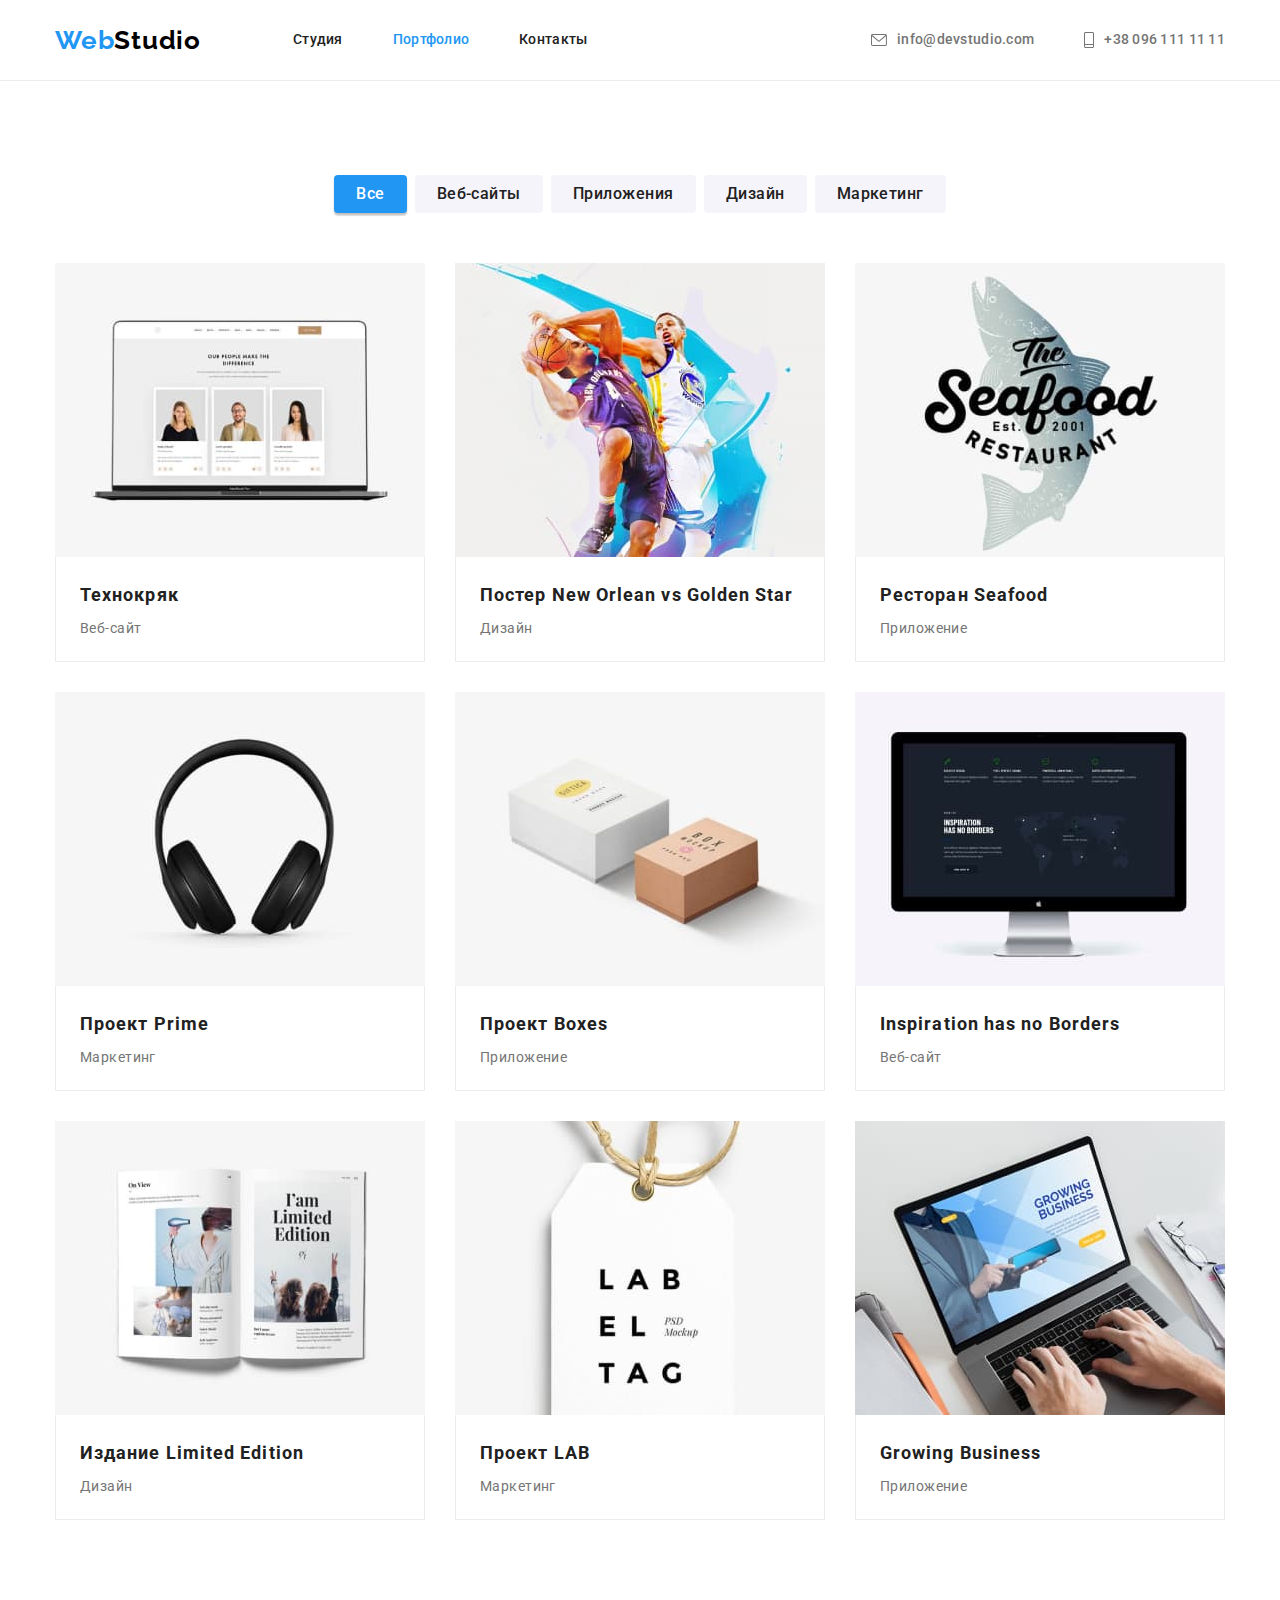
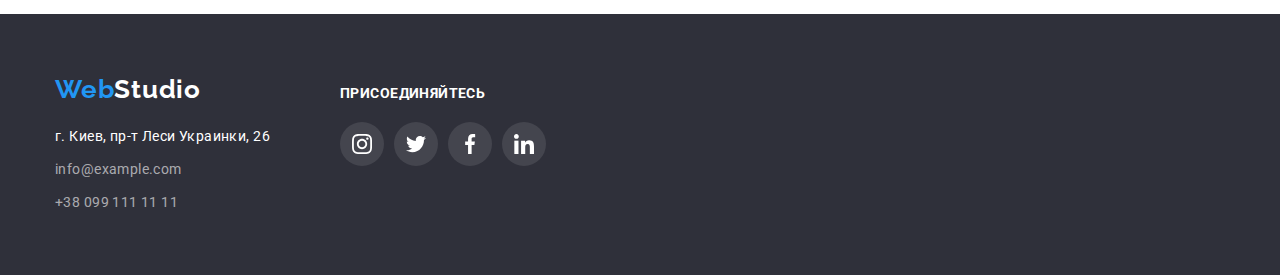
==== portfolio.html @ 3a70c7c9 "dz5" ====
<!DOCTYPE html>
  <html lang="ru">
    <head>
    <meta charset="UTF-8">
    <meta http-equiv="X-UA-Compatible" content="IE=edge">
    <meta name="viewport" content="width=device-width, initial-scale=1.0">
    <title>Document</title>
    <link
      rel="stylesheet"
      href="https://cdnjs.cloudflare.com/ajax/libs/modern-normalize/1.1.0/modern-normalize.min.css"
    />
    <link rel="stylesheet" href="./css/style.css">
    <link rel="preconnect" href="https://fonts.googleapis.com">
    <link rel="preconnect" href="https://fonts.gstatic.com" crossorigin>
    <link href="https://fonts.googleapis.com/css2?family=Raleway:wght@700&family=Roboto:wght@400;500;700;900&display=swap" rel="stylesheet">
</head>
  <body>
    <!-- Шапка сайта -->
    <header class="header">
      <div class="container header-container">
      <nav class="header-nav nav"> 
          <a class="logo-header link" href="./index.html">Web<span class="header-logo-black">Studio</span></a>
          <ul  class="list header-nav-list">
              <li class="header-nav-item"><a class="header-nav-link link" href="./index.html">Студия</a></li>
              <li class="header-nav-item"><a class="header-nav-link link current" href="./portfolio.html">Портфолио</a></li>
              <li class="header-nav-item"><a class="header-nav-link link" href="">Контакты</a></li>
          </ul>
      </nav> 
      
          <ul  class="header-tel list">
              <li class="header-tel-li">
                  <a class="header-nav-link link"
                   href="mailto:info@devstudio.com">
                  <svg class="header-icons"  width="16px" height="12px">
                  <use href="./images/icons.svg#icon-mail-icon"></use>
                  </svg>info@devstudio.com</a></li>
              <li class="header-tel-li">
                  <a class="header-nav-link link" 
                  href="tel:+380961111111">
                  <svg class="header-icons"  width="10px" height="16px">
                      <use href="./images/icons.svg#icon-phone-icon"></use>
                  </svg>
                  +38 096 111 11 11</a></li>
          </ul>
      </div>
  </header>

    <!-- Основной контент -->

    <main>
      <section class="portfolio">
        <div class="container">
        <h1 class="visually-hidden title">Портфолио</h1> 

        <!-- Фильтры -->

          <ul class="filter-list list">
          <li class="filter-item"><button class="filter-btn active" type="button">Все</button></li>
          <li class="filter-item"><button class="filter-btn" type="button">Веб-сайты</button></li>
          <li class="filter-item"><button class="filter-btn" type="button">Приложения</button></li>
          <li class="filter-item"><button class="filter-btn" type="button">Дизайн</button></li>
          <li class="filter-item"><button class="filter-btn" type="button">Маркетинг</button></li>
        </ul>
        <!-- Проекты -->
        <ul class="project-list list">
          <li class="project-list-item">  
            <a class="project-link link" href="" target="_blank" rel="noreferrer noopener">
            <img
              class="project-list-img"
              src="./images/portfolio-1.jpg"
              alt="ноутбук с открытым сайтом" width="370"
            />
          <div class="port-name">  
            <h2 class="project-list-title title">Технокряк</h2>
            <p class="project-list-text">Веб-сайт</p>
          </div>
          </a>
          </li>
          <li class="project-list-item">
            <a class="project-link link" href="" target="_blank" rel="noreferrer noopener">
            <img
              class="project-list-img"
              src="./images/portfolio-2.jpg"
              alt="два баскетболиста" width="370"
            />
          <div class="port-name">
            <h2 class="project-list-title title">
              Постер <span lang="en">New Orlean vs Golden Star</span>
            </h2>
            <p class="project-list-text">Дизайн</p>
          </div>
            </a>
          </li>
          <li class="project-list-item">
            <a class="project-link link" href="" target="_blank" rel="noreferrer noopener">
            <img
              class="project-list-img"
              src="./images/portfolio-3.jpg"
              alt="логотип ресторана" width="370"
            />
          <div class="port-name">
            <h2 class="project-list-title title">Ресторан <span lang="en">Seafood</span></h2>
            <p class="project-list-text">Приложение</p>
          </div>
            </a>
          </li>
          <li class="project-list-item">
            <a class="project-link link" href="" target="_blank" rel="noreferrer noopener">
            <img
              class="project-list-img"
              src="./images/portfolio-4.jpg"
              alt="большие наушники" width="370"
            />
          <div class="port-name">
            <h2 class="project-list-title title">Проект <span lang="en">Prime</span></h2>
            <p class="project-list-text">Маркетинг</p>
          </div>
            </a>
          </li>
          <li class="project-list-item">
            <a class="project-link link" href="" target="_blank" rel="noreferrer noopener">
            <img
              class="project-list-img"
              src="./images/portfolio-5.jpg"
              alt="белая и коричневая коробка" width="370"
            />
           <div class="port-name">
            <h2 class="project-list-title title">Проект <span>Boxes</span></h2>
            <p class="project-list-text">Приложение</p>
          </div>
            </a>
          </li>
          <li class="project-list-item">
            <a class="project-link link" href="" target="_blank" rel="noreferrer noopener">
            <img
              class="project-list-img"
              src="./images/portfolio-6.jpg"
              alt="монитор с открытым сайтом" width="370"
            />
          <div class="port-name">
            <h2 class="project-list-title title" lang="en">Inspiration has no Borders</h2>
            <p class="project-list-text">Веб-сайт</p>
          </div>
            </a>
          </li>
          <li class="project-list-item">
            <a class="project-link link" href="" target="_blank" rel="noreferrer noopener">
            <img
              class="project-list-img"
              src="./images/portfolio-7.jpg"
              alt="открытый журнал с картинками" width="370"
            />
              <div class="port-name">
            <h2 class="project-list-title title">Издание <span lang="en">Limited Edition</span></h2>
            <p class="project-list-text">Дизайн</p>
            </div>
            </a>
          </li>
          <li class="project-list-item">
            <a class="project-link link" href="" target="_blank" rel="noreferrer noopener">
            <img
              class="project-list-img"
              src="./images/portfolio-8.jpg"
              alt="бирка" width="370"
            />
          <div class="port-name">
            <h2 class="project-list-title title">Проект <span lang="en">LAB</span></h2>
            <p class="project-list-text">Маркетинг</p>
          </div>
            </a>
          </li>
          <li class="project-list-item">
            <a class="project-link link" href="" target="_blank" rel="noreferrer noopener">
            <img
              class="prolink"
              src="./images/portfolio-9.jpg"
              alt="человек печатает на ноутбуке" width="370"
            />
          <div class="port-name">
            <h2 class="project-list-title title" lang="en">Growing Business</h2>
            <p class="project-list-text">Приложение</p>
          </div>
            </a>
          </li>
        </ul>
        </div>
      </section>
    </main>

    <!-- Футер -->

    <footer class="footer">
      <div class="container footer-container">
        <div class="address-container">
        <a href="./index.html" class="logo-footer link">Web<span class="logo-white">Studio</span></a>
        <address class="footer-addr">
                <ul  class="footer-addr-list list ">
                    <li class="footer-addr-item"><a class="footer-addr-link link" href="https://goo.gl/maps/5dqKB5nKvuYX2aMz5" target="_blank" rel="noreferrer noopener">г. Киев, пр-т Леси Украинки, 26</a></li>
                    <li class="footer-addr-item"><a class="footer-addr-link link" href="mailto:info@example.com">info@example.com</a></li>
                    <li class="footer-addr-item"><a class="footer-addr-link link" href="tell:+380991111111">+38 099 111 11 11</a></li>
                </ul>
            </address>
        </div>
        <div class="footer-social-container">   
          <h3 class="footer-title">присоединяйтесь</h3>
          <ul class="social-list list">
              <li class="social-item">
                  <a href="" class="social-links">
                      <svg class="social-icons" width="20" height="20">
                          <use href="./images/icons.svg#icon-instagram"></use>
                      </svg>
                  </a>
              </li>
              <li class="social-item">
                  <a href="" class="social-links">
                      <svg class="social-icons" width="20" height="20">
                          <use href="./images/icons.svg#icon-twitter"></use>
                      </svg>
                  </a>
              </li>
              <li class="social-item">
                  <a href="" class="social-links">
                      <svg class="social-icons" width="20" height="20">
                          <use href="./images/icons.svg#icon-facebook"></use>
                      </svg>
                  </a>
              </li>
              <li class="social-item">
                  <a href="" class="social-links">
                      <svg class="social-icons" width="20" height="20">
                          <use href="./images/icons.svg#icon-linkedin"></use>
                      </svg>
                  </a>
              </li>
          </ul>
      </div>
    </div>
    </footer>
  </body>
</html>
---- css/style.css ----
:root {
    --main-text-color: #757575;
    --accent-color: #2196f3;
    --title-color: #212121;
    --external-color: #ffffff;
    --bg-color: #2f303a;
    --ex-bg-color: #f5f4fa;
    --border-color:#ececec;
    --icons-color: #afb1b8;
  }
  
  body {
    font-family: 'Roboto', sans-serif;
    color: var(--main-text-color);
    background-color: var(--external-color);
    font-size: 14px;
    line-height: 1.71;
    letter-spacing: 0.03em;
    
  }
  
  .link {
    text-decoration: none;
    outline: none;
    color: inherit
  }
  
  .list {
    list-style: none;
  }

  p,
  h1,
  h2,
  h3,
  h4,
  h5,
  h6 {
    margin: 0;
  }

  ul {
    margin: 0;
    padding-left: 0;
  }

  button {
    cursor: pointer;
  }


  .container{
    padding-left: 15px;
    padding-right: 15px;
    width: 1200px;
    /*
    outline: 1px solid red;
    */
    margin: 0 auto;
    

  }

  .title {
    color: var(--title-color);
  }
  
  .visually-hidden {
    position: absolute;
    white-space: nowrap;
    width: 1px;
    height: 1px;
    overflow: hidden;
    border: 0;
    padding: 0;
    clip: rect(0 0 0 0);
    clip-path: inset(50%);
    margin: -1px;
  }
  
  /* -------------header styles-------------- */
 
  .header {
    background-color: var(--external-color);
    border-bottom: 1px solid var(--border-color);
  }
  
  .header-container {
    display: flex;
    align-items: center;
  }
  
  .nav {
    display: flex;
    align-items: center;
  }
  
  
  .header-nav-item:not(:last-child) {
    margin-right: 50px;
  }

  .header-tel{
    display: flex;
    margin-left: auto;
    align-items: center;
  }
  
  .header-tel-li:not(:last-child) {
    margin-right: 50px;
  }

  
  .logo-header,
  .logo-footer{
    font-family: 'Raleway', sans-serif;
    font-weight: 700;
    font-size: 26px;
    line-height: 1.19;
    letter-spacing: 0.03em;
    color: var(--accent-color);
    width: 145px;
    display: block;
  }
  
  .logo-header{
     margin-left: auto;
    margin-right: 93px;
  }

  .logo-footer{
     margin-bottom: 20px;

  }
  .header-logo-black{
    color: #000000;
  }

  .logo-white {
    color: #ffffff;
  }
  
  .header-nav-list{
  color: var(--title-color);
  display: flex;
  }
  
  .header-nav-link{
  display: flex;
  justify-content: flex-end;
  align-items: center;
  font-weight: 500;
  font-size: 14px;
  line-height: 1.14;
  letter-spacing: 0.02em;
  margin-left: auto;
  padding-top: 32px;
    padding-bottom: 32px;
  }
  .header-icons {
    margin-right: 10px;
    fill: currentColor;
  }
 

  .header-nav-tel{
    font-weight: 500;
    font-size: 14px;
    line-height: 1.14;
    letter-spacing: 0.02em;;
    color: var(--primery-text-color);


  }


  .header-nav-link:hover,
  .header-nav-link:focus,
  .current {
    color: var(--accent-color);
  }
  


 
  
  /*-----------Портфолио------------*/
  .portfolio{
    padding-top: 94px;
    padding-bottom: 94px;
  }
  .btn-container{
    margin-bottom: 34px;

  }
  .filter-item:not(:last-child) {
    margin-right: 8px;
  }
  
   .filter-btn {
    cursor: pointer; 
    border: transparent;
    font-weight: 500;
    font-size: 16px;
    line-height: 1.62;
    text-align:center;
    letter-spacing: 0.03em;
    color: var(--title-color);
    background-color: var(--ex-bg-color);
    padding: 6px 22px;
    border-radius: 4px;
    border: 0;
    min-height: 38px;
  }
 
  .filter-list{
    display: flex;
    justify-content: center;
    margin-bottom: 50px;
  }
  .active,
  .filter-btn:hover,
  .filter-btn:focus {
    background-color: var(--accent-color);
    color: var(--external-color);
    box-shadow: 0px 3px 1px rgba(0, 0, 0, 0.1), 0px 1px 2px rgba(0, 0, 0, 0.08), 0px 2px 2px rgba(0, 0, 0, 0.12);

  }
 
  .project-list{
    display: flex;
    flex-wrap: wrap;
    margin-left: -30px;
    margin-top: -30px;

  }

  .project-list-item{ 
    flex-basis: calc(100% / 3 - 30px);
    margin-left: 30px;
    margin-top: 30px;

  }
  .project-list-title{
    font-weight: bold;
    font-size: 18px;
    line-height: 2;
    margin-bottom: 4px;
    letter-spacing: 0.06em;
  }
 
.port-name {
  border: 1px solid var(--border-color);
  border-top: none;
  padding: 20px 24px;

}



.project-link:hover,
.project-link:focus{
  box-shadow: 0px 1px 1px rgba(0, 0, 0, 0.12), 0px 4px 4px rgba(0, 0, 0, 0.06),
  1px 4px 6px rgba(0, 0, 0, 0.16);
  display: inline-block;
}

  /* ------------------hero styles---------------- */
  
  .hero {
    background-color: var(--bg-color);
    padding-top: 200px;
    padding-bottom: 200px;
    text-align: center;
    background-image: linear-gradient(
      rgba(47, 48, 58, 0.4),
      rgba(47, 48, 58, 0.4)
    ),
    url(../images/hero-bgr.jpg);
  background-repeat: no-repeat;
  background-position: center;
  }
  
  .hero-title {
    font-weight: 900;
    font-size: 44px;
    line-height: 1.36;
    letter-spacing: 0.06em;
    text-transform: uppercase;
    color: var(--external-color);
    margin-bottom: 30px;
    
   
  }
  .flex-btn {
    display: flex;
    justify-content: center;
  }
  
  .hero-btn {
    margin: 0 auto;
    font-weight: 700;
    font-size: 16px;
    line-height: 1.87;
    display: block;
    text-align: center;
    letter-spacing: 0.06em;
    background-color: var(--accent-color);
    color: var(--external-color);
    cursor: pointer;
    border: none;
    box-shadow: 0px 4px 4px rgba(0, 0, 0, 0.15);
    border-radius: 4px;
    padding: 10px 32px;
  
    
  }
  
  .hero-btn:hover,
  .hero-btn:focus {
    background-color: var(--accent-color)
  }
  
  /* -------------Наши особенности------------ */
  .about-us-container {
    background: var(--ex-bg-color);
    border-radius: 4px;
    display: flex;
    justify-content: center;
    padding: 25px 100px;
    margin-bottom: 30px;
  }

    .section{
      padding-top: 94px;
      padding-bottom: 94px;
    }
    /*
    .about-item:not(:last-child) {
      margin-right: 30px;
    }
    */
    .about-us-list{  
      display: flex;
      flex-wrap: wrap;
      margin-left: -30px;
      margin-top: -30px;
    }

    .about-us{
      padding-bottom: 0;
    }
    .about-item{
      margin-left: 30px;
      margin-top: 30px;
      flex-basis:  calc(100% / 4 - 30px)
    }

    .about-us-text{
      font-size: 14px;
      line-height: 1.71;
      letter-spacing: 0.03em;

    }
    .about-us-title {
      font-weight: 700;
      font-size: 14px;
      line-height: 1.14;
      letter-spacing: 0.03em;
      text-transform: uppercase;
      margin-bottom: 10px;
    }
  
  /*--------------IMG---------------*/
  img{
  display: block;
  min-width: 100%;
  height: auto;
  }

  /* ------------Чем мы занимаемся------------- */
  /*
  .product{
    padding-bottom: 94px;
  }
*/
  .product-list.list {
    display: flex;
    flex-wrap: wrap;
    margin-left: -30px;
    margin-top: -30px;
  }
  
  .section-title {
    font-size: 36px;
    line-height: 1.17;
    text-align: center;
    margin-bottom: 50px;
}
  /*
  .photo-about-we:not(:last-child) {
    margin-right: 30px;
  }
*/

  .product-li{
    margin-left: 30px;
    margin-top: 30px;
    flex-basis: calc(100% / 3 - 30px)
  }

  /* -----------------Наша команда------------- */
  
  .team {
    background-color: var(--ex-bg-color);
  }
  .team-list{
    display: flex;
    flex-wrap: wrap;
    margin-left: -30px;
    margin-top: -30px;
  }
  /*
  .team-list-item{
    
  }
*/
  .team-list-item {
    margin-left: 30px;
    margin-top: 30px;
    flex-basis: calc(100% / 4 - 30px);
    box-shadow: 0px 1px 3px rgba(0, 0, 0, 0.12), 0px 1px 1px rgba(0, 0, 0, 0.14),
    0px 2px 1px rgba(0, 0, 0, 0.2);
    border-radius: 0px 0px 4px 4px;
    background-color: var(--external-color)
  }
  .team-title {
    font-size: 36px;
    line-height: 1.17;
    text-align: center;
  }
  
  .team-list-text,
  .team-name-title  {
    font-size: 16px;
    line-height: 1.18;
    text-align: center;
    letter-spacing: 0.03em;
    margin-bottom: 16px;
  }
  .team-name-title  {
    font-weight: 500;
    font-size: 16px;
    line-height: 1.18;
    text-align: center;
    letter-spacing: 0.03em;
    color: var(--title-color);
    margin-bottom: 10px;
  }

  .title-name {
    padding: 30px 0;
  }
  
  .social-hover:focus,
  .social-hover:hover{
    color: var(--external-color);
  }

  .social-links:hover .team-social-icons,
  .social-links:focus .team-social-icons {
    fill: var(--external-color);}


  
  
  .team-social-links:hover,
  .team-social-links:focus {
    background-color: var(--accent-color);
  }
  
  .team-social-links:hover .team-social-icons,
  .team-social-links:focus .team-social-icons {
    fill: var(--external-color);}
  
/*----------------КЛИЕНТЫ---------------*/

.client-list {
  display: flex;
  flex-wrap: wrap;
  margin-left: -30px;
  margin-top: -30px;
}
/*
.client-item:not(:last-child) {
  margin-right: 30px;
}
*/
.client-item{
  margin-left: 30px;
      margin-top: 30px;
      flex-basis:  calc(100% / 6 - 30px)
}

.client-link {
  border: 1px solid var(--icons-color);
  box-sizing: border-box;
  border-radius: 4px;
  display: flex;
  justify-content: center;
  align-items: center;
  width: 170px;
  height: 92px;
}

.client-icon {
  fill: var(--icons-color);
}

.client-link:hover,
.client-link:focus {
  border-color: var(--accent-color);
}

.client-link:hover,
.client-link:focus {
  background-color: var(--external-color);
}

.client-link:hover .client-icon,
.client-link:focus .client-icon {
  fill: var(--accent-color);}

  /* -------------footer--------------- */
  .footer-container{
    display: flex;
    align-items: baseline;
  }
  .address-container {
    margin-right: 70px;
  }
  .footer {
    background-color: var(--bg-color);
    padding-top: 60px;
    padding-bottom: 60px;
  }
  .footer-addr{
    font-style: inherit;
  }
/*
  .footer-container{
    display: flex;
  }
  */
  .footer-addr-list.list{
    padding-top: 0;
    padding-bottom: 0;
    flex-flow: column;
  }

.footer-addr-item:not(:last-child){
  margin-bottom: 9px;
}
  
  .footer-addr-link {
    color: rgba(255, 255, 255, 0.6);
    font-style: normal;
    font-size: 14px;
    line-height: 1.71;
    letter-spacing: 0.03em;
    
  }
  
  .footer-addr-link[target='_blank'] {
    color: #ffffff;
  }
  
  .footer-addr-link:hover,
  .footer-addr-link:focus {
    color: var(--accent-color);
  }
  /*---------------Вторая часть футера------------*/
  .footer-title {
    font-weight: 700;
    font-size: 14px;
    line-height: 1.14;
    letter-spacing: 0.03em;
    text-transform: uppercase;
    color: var(--title-text-color);
    margin-bottom: 20px;
    color: var(--external-color);
  }
  .social-list {
    display: flex;
    justify-content: center;
    align-items: center;
    margin-top: 20px;
  }
  
  .social-links:focus,
  .social-links:hover {
    color:var(--external-color);
    background-color: var(--accent-color);
    }
     
   .footer .social-links{
     color:var(--external-color)
   } 

  .social-item:not(:last-child) {
    margin-right: 10px;
}
  .social-links {
    background: rgba(255, 255, 255, 0.1);
    width: 44px;
    height: 44px;
    display: flex;
    justify-content: center;
    align-items: center;
    border-radius: 50%;
    color:var(--icons-color)
  }

  .social-icons {
    fill: currentColor;
  }
  
  .footer-social-icons {
    fill: var(--external-color);}

  .join-us-item:not(:last-child) {
      margin-right: 10px;
  }
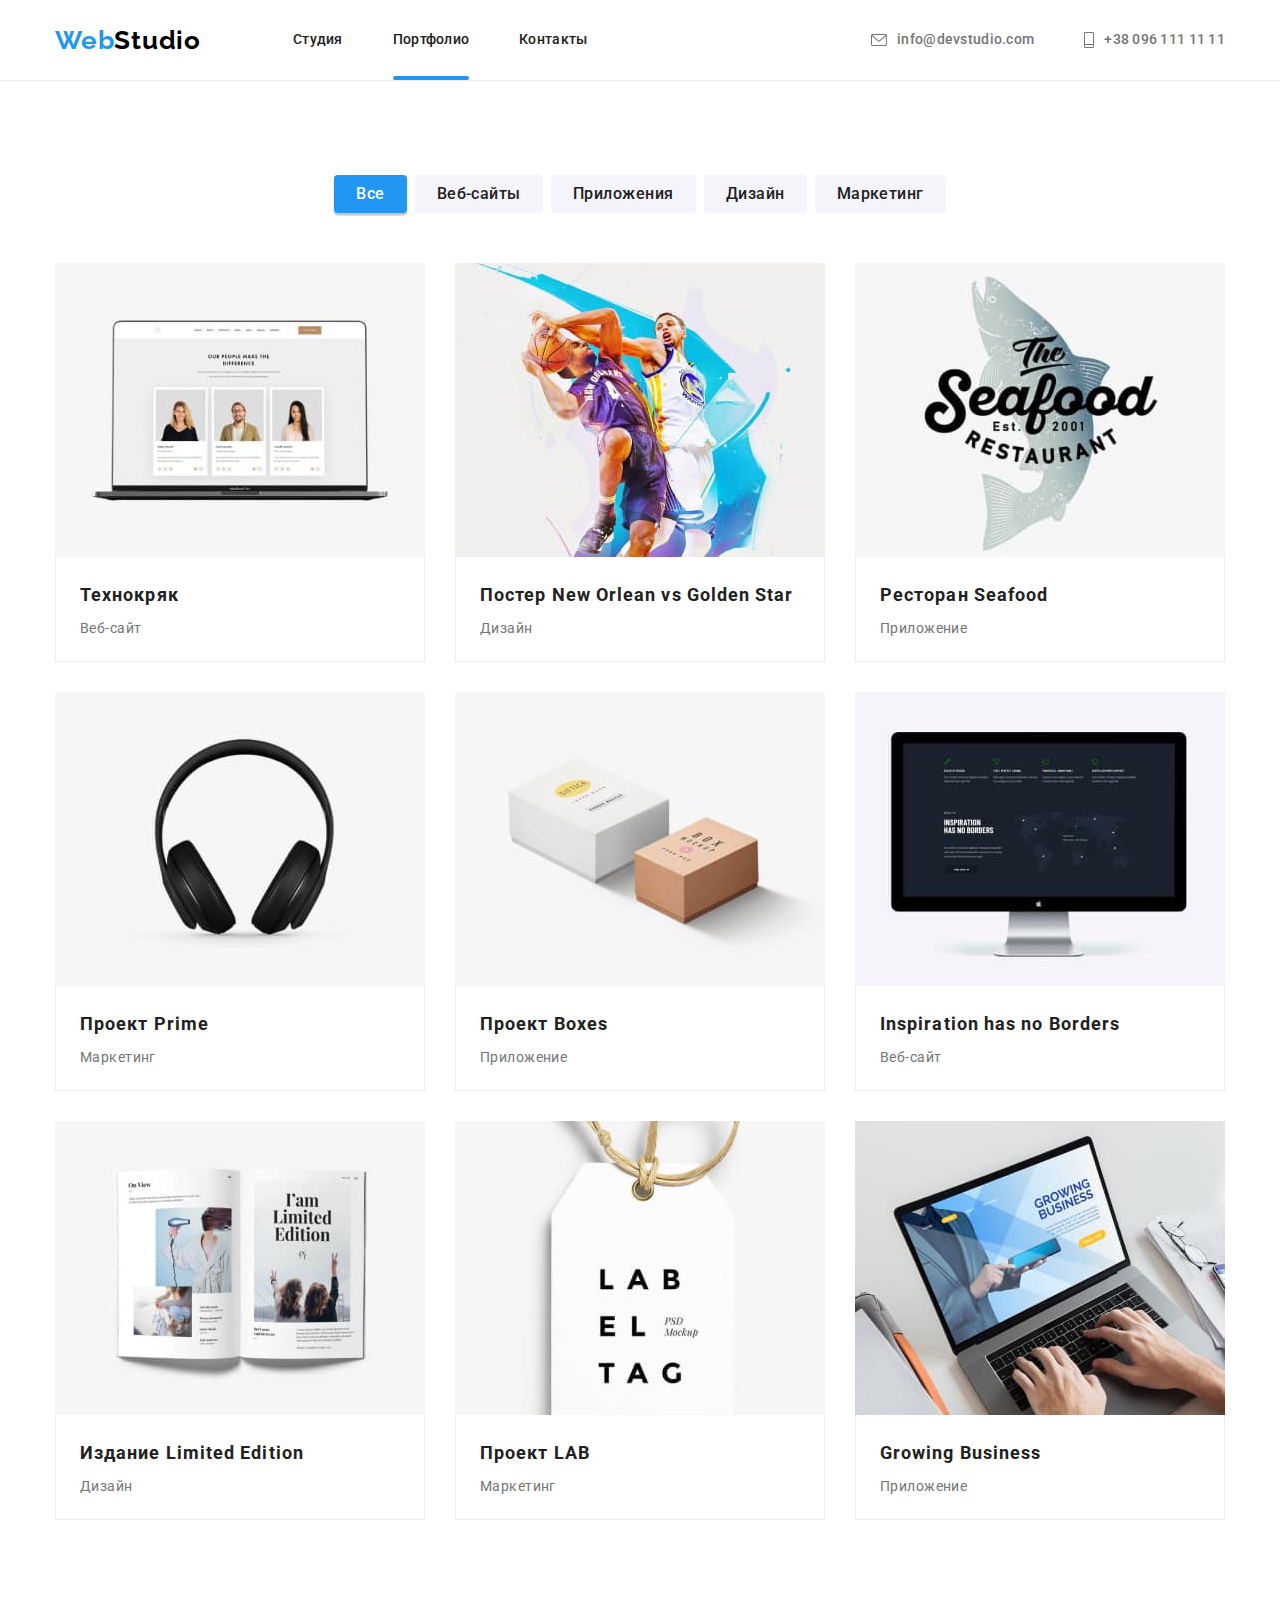
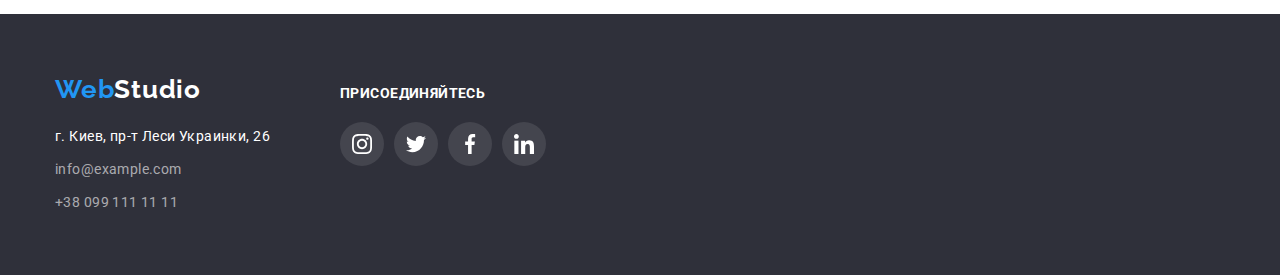
==== commit 4d527b8f: "dz5" ====
--- a/portfolio.html
+++ b/portfolio.html
@@ -22,7 +22,7 @@
           <a class="logo-header link" href="./index.html">Web<span class="header-logo-black">Studio</span></a>
           <ul  class="list header-nav-list">
               <li class="header-nav-item"><a class="header-nav-link link" href="./index.html">Студия</a></li>
-              <li class="header-nav-item"><a class="header-nav-link link current" href="./portfolio.html">Портфолио</a></li>
+              <li class="header-nav-item"><a class="header-nav-link link current active-link" href="./portfolio.html">Портфолио</a></li>
               <li class="header-nav-item"><a class="header-nav-link link" href="">Контакты</a></li>
           </ul>
       </nav> 
@@ -64,12 +64,19 @@
         <!-- Проекты -->
         <ul class="project-list list">
           <li class="project-list-item">  
+            <div class=portfolio-item-wrap>
             <a class="project-link link" href="" target="_blank" rel="noreferrer noopener">
             <img
               class="project-list-img"
               src="./images/portfolio-1.jpg"
               alt="ноутбук с открытым сайтом" width="370"
-            />
+            /> 
+            <p class="portfolio-img-text">
+              Технокряк это современная площадка распространения
+              коронавируса. Компании используют эту платформу для цифрового
+              шпионажа и атак на защищённые сервера конкурентов.
+            </p>
+            </div>
           <div class="port-name">  
             <h2 class="project-list-title title">Технокряк</h2>
             <p class="project-list-text">Веб-сайт</p>
@@ -77,12 +84,18 @@
           </a>
           </li>
           <li class="project-list-item">
+            <div class=portfolio-item-wrap>
             <a class="project-link link" href="" target="_blank" rel="noreferrer noopener">
             <img
               class="project-list-img"
               src="./images/portfolio-2.jpg"
               alt="два баскетболиста" width="370"
             />
+            <p class="portfolio-img-text">
+              Технокряк это современная площадка распространения
+              коронавируса. Компании используют эту платформу для цифрового
+              шпионажа и атак на защищённые сервера конкурентов.
+           </div>
           <div class="port-name">
             <h2 class="project-list-title title">
               Постер <span lang="en">New Orlean vs Golden Star</span>
--- a/css/style.css
+++ b/css/style.css
@@ -7,6 +7,7 @@
     --ex-bg-color: #f5f4fa;
     --border-color:#ececec;
     --icons-color: #afb1b8;
+    --primery-font: 'Roboto', sans-serif;
   }
   
   body {
@@ -180,7 +181,21 @@
     color: var(--accent-color);
   }
   
-
+  .active-link {
+    color: var(--btn-color);
+    position: relative;
+  }
+  
+  .active-link::after {
+    content: '';
+    width: 100%;
+    height: 4px;
+    border-radius: 2px;
+    position: absolute;
+    background-color: var(--accent-color);
+    left: 0;
+    bottom: 0;
+  }
 
  
   
@@ -239,8 +254,12 @@
     flex-basis: calc(100% / 3 - 30px);
     margin-left: 30px;
     margin-top: 30px;
-
-  }
+    transition-property: box-shadow;
+    transition-duration: 250ms;
+    transition-timing-function: cubic-bezier(0.4, 0, 0.2, 1);
+}
+
+  
   .project-list-title{
     font-weight: bold;
     font-size: 18px;
@@ -256,13 +275,37 @@
 
 }
 
-
+.project-link:hover .portfolio-img-text,
+.project-link:focus  .portfolio-img-text{
+  transform: translateY(0);
+}
+.portfolio-item-wrap {
+  position: relative;
+  overflow: hidden;
+}
 
 .project-link:hover,
 .project-link:focus{
   box-shadow: 0px 1px 1px rgba(0, 0, 0, 0.12), 0px 4px 4px rgba(0, 0, 0, 0.06),
   1px 4px 6px rgba(0, 0, 0, 0.16);
   display: inline-block;
+}
+.portfolio-img-text {
+  position: absolute;
+  font-family: var(--primery-font);
+  font-size: 18px;
+  line-height: 1.56;
+  letter-spacing: 0.03em;
+  color: var(--external-color);
+  background-color: rgba(33, 150, 243, 0.9);
+  top: 0;
+  left: 0;
+  padding: 63px 24px;
+  height: 100%;
+  transform: translateY(100%);
+  transition-property: transform;
+  transition-duration: 250ms;
+  transition-timing-function: cubic-bezier(0.4, 0, 0.2, 1);
 }
 
   /* ------------------hero styles---------------- */
@@ -369,6 +412,7 @@
       letter-spacing: 0.03em;
       text-transform: uppercase;
       margin-bottom: 10px;
+      color: var(--title-color);
     }
   
   /*--------------IMG---------------*/
@@ -381,7 +425,7 @@
   /* ------------Чем мы занимаемся------------- */
   /*
   .product{
-    padding-bottom: 94px;
+    padding-top: 0;
   }
 */
   .product-list.list {
@@ -404,9 +448,31 @@
 */
 
   .product-li{
+    position: relative;
     margin-left: 30px;
     margin-top: 30px;
     flex-basis: calc(100% / 3 - 30px)
+    
+  }
+  .after-second-titles {
+    font-weight: 700;
+    font-size: 14px;
+    line-height: 1.14;
+    letter-spacing: 0.03em;
+    text-transform: uppercase;
+    color: var(--title-text-color);
+    margin-bottom: 10px;
+  }
+  .specialization-title {
+    color: var(--external-color);
+    background: rgba(47, 48, 58, 0.8);
+    width: 100%;
+    padding-top: 27px;
+    padding-bottom: 27px;
+    margin-bottom: 0;
+    text-align: center;
+    position: absolute;
+    bottom: 0;
   }
 
   /* -----------------Наша команда------------- */
@@ -631,3 +697,52 @@
   .join-us-item:not(:last-child) {
       margin-right: 10px;
   }
+/* ----------------buttonjs---------------- */
+
+.btn-js{
+  position: fixed;
+  top: 0;
+  width: 100vw;
+  height: 100vh;
+  background-color: rgba(0, 0, 0, 0.2);
+  transition: opacity 500ms, visibility 500ms;
+}
+
+.backdrop.is-hidden .modal {
+  transform: scale(0.1);
+}
+
+.hero-button {
+  width: 528px;
+  min-height: 581px;
+  background-color: var(--external-color);
+  box-shadow: 0px 1px 3px rgba(0, 0, 0, 0.12), 0px 1px 1px rgba(0, 0, 0, 0.14),
+    0px 2px 1px rgba(0, 0, 0, 0.2);
+  border-radius: 4px;
+  position: absolute;
+  top: 50%;
+  left: 50%;
+  transform: translate(-50%, -50%) scale(1);
+  transition: transform 550ms;
+}
+
+.button-close {
+  display: flex;
+  align-items: center;
+  justify-content: center;
+  position: absolute;
+  top: 8px;
+  right: 8px;
+  width: 30px;
+  height: 30px;
+  background: var(--external-color);
+  border: 1px solid rgba(0, 0, 0, 0.1);
+  box-sizing: border-box;
+  border-radius: 50%;
+}
+
+.is-hidden {
+  opacity: 0;
+  pointer-events: none;
+  visibility: hidden;
+}
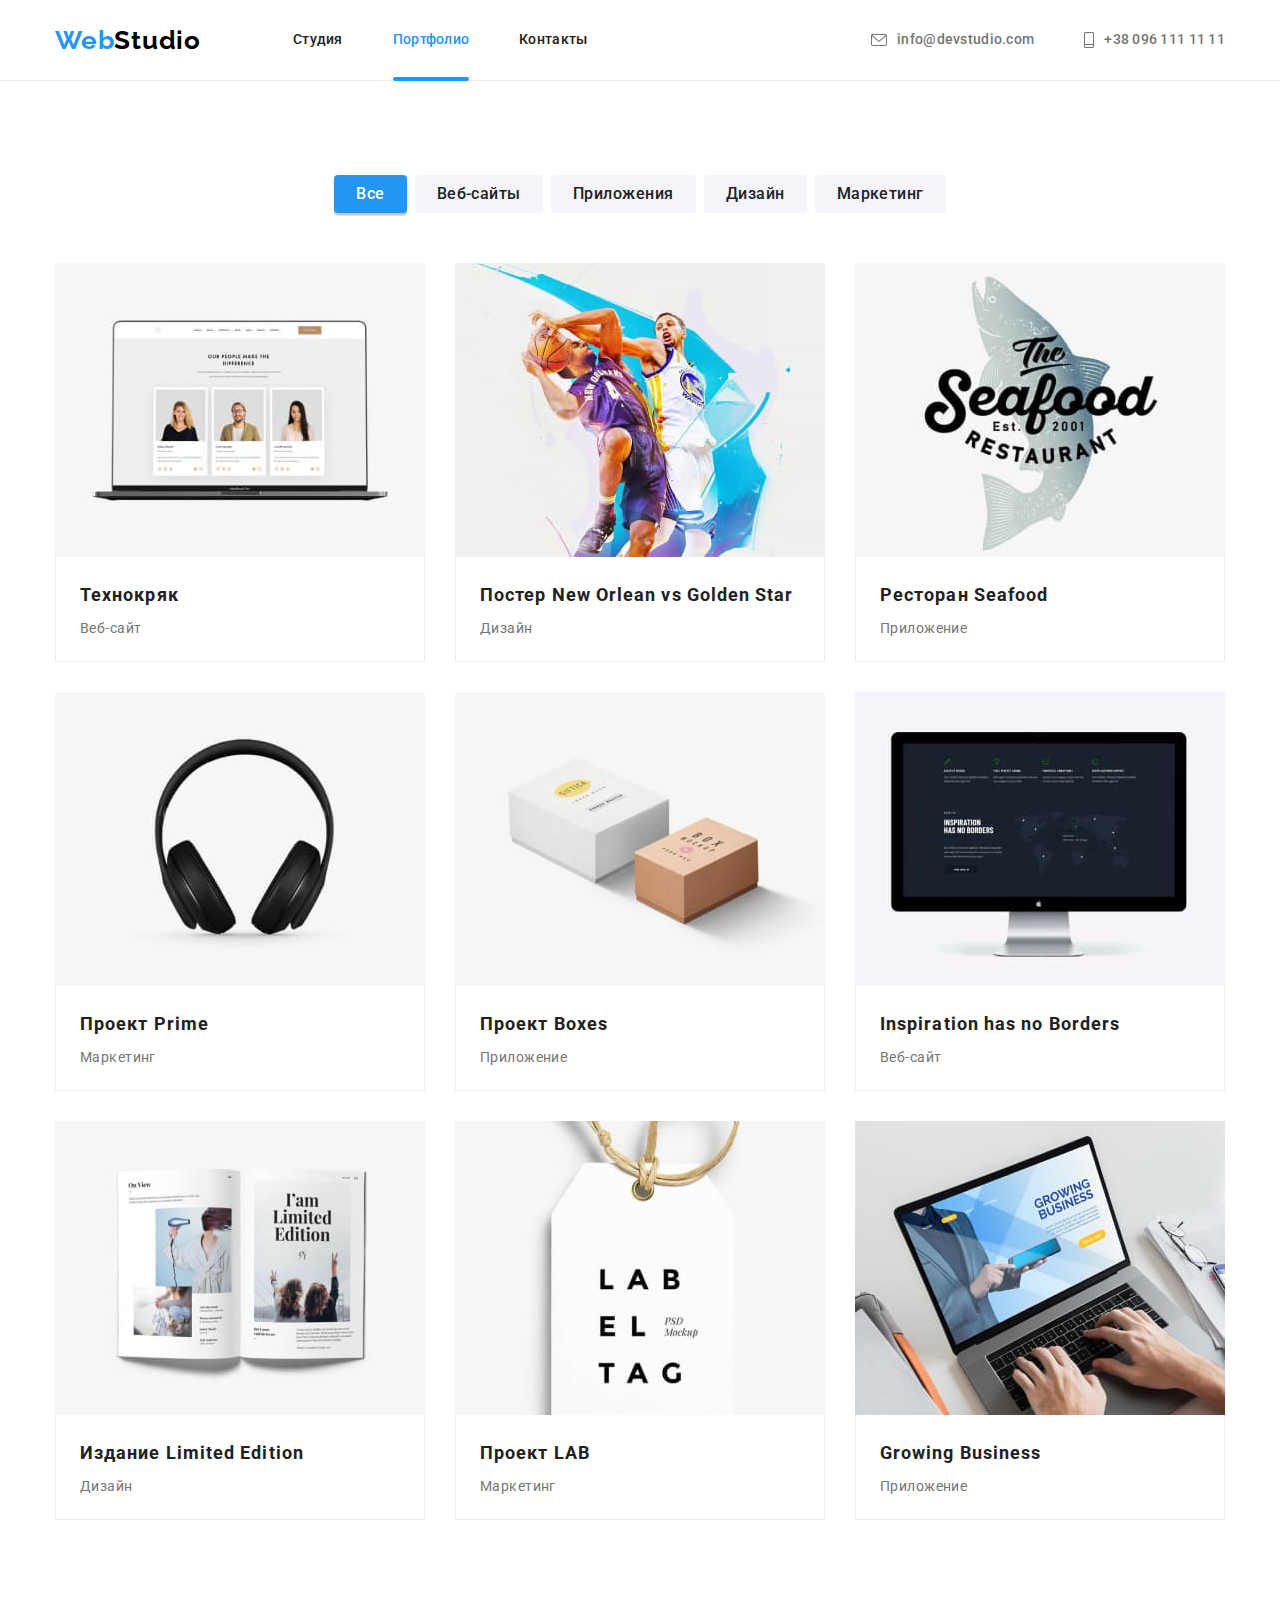
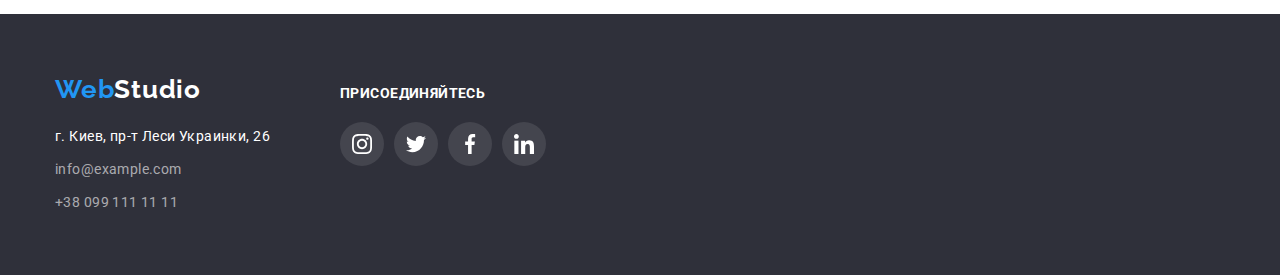
==== commit 719af023: "dz5" ====
--- a/portfolio.html
+++ b/portfolio.html
@@ -22,7 +22,7 @@
           <a class="logo-header link" href="./index.html">Web<span class="header-logo-black">Studio</span></a>
           <ul  class="list header-nav-list">
               <li class="header-nav-item"><a class="header-nav-link link" href="./index.html">Студия</a></li>
-              <li class="header-nav-item"><a class="header-nav-link link current active-link" href="./portfolio.html">Портфолио</a></li>
+              <li class="header-nav-item"><a class="header-nav-link link current" href="./portfolio.html">Портфолио</a></li>
               <li class="header-nav-item"><a class="header-nav-link link" href="">Контакты</a></li>
           </ul>
       </nav> 
@@ -48,7 +48,7 @@
     <!-- Основной контент -->
 
     <main>
-      <section class="portfolio">
+      <section class="section">
         <div class="container">
         <h1 class="visually-hidden title">Портфолио</h1> 
 
@@ -63,10 +63,10 @@
         </ul>
         <!-- Проекты -->
         <ul class="project-list list">
-          <li class="project-list-item">  
-            <div class=portfolio-item-wrap>
-            <a class="project-link link" href="" target="_blank" rel="noreferrer noopener">
-            <img
+          <li class="project-list-item">
+            <a class="project-link link" href="" target="_blank" rel="noreferrer noopener">
+            <div class=portfolio-item-wrap>
+              <img
               class="project-list-img"
               src="./images/portfolio-1.jpg"
               alt="ноутбук с открытым сайтом" width="370"
@@ -76,16 +76,16 @@
               коронавируса. Компании используют эту платформу для цифрового
               шпионажа и атак на защищённые сервера конкурентов.
             </p>
-            </div>
-          <div class="port-name">  
+           </div>
+          <div class="port-name">
             <h2 class="project-list-title title">Технокряк</h2>
             <p class="project-list-text">Веб-сайт</p>
           </div>
-          </a>
-          </li>
-          <li class="project-list-item">
-            <div class=portfolio-item-wrap>
-            <a class="project-link link" href="" target="_blank" rel="noreferrer noopener">
+            </a>
+          </li>
+          <li class="project-list-item">
+            <a class="project-link link" href="" target="_blank" rel="noreferrer noopener">
+            <div class=portfolio-item-wrap>
             <img
               class="project-list-img"
               src="./images/portfolio-2.jpg"
@@ -95,6 +95,7 @@
               Технокряк это современная площадка распространения
               коронавируса. Компании используют эту платформу для цифрового
               шпионажа и атак на защищённые сервера конкурентов.
+            </p>
            </div>
           <div class="port-name">
             <h2 class="project-list-title title">
@@ -104,26 +105,44 @@
           </div>
             </a>
           </li>
-          <li class="project-list-item">
-            <a class="project-link link" href="" target="_blank" rel="noreferrer noopener">
+          
+          <li class="project-list-item">
+            <a class="project-link link" href="" target="_blank" rel="noreferrer noopener">
+            <div class=portfolio-item-wrap>
+            
             <img
               class="project-list-img"
               src="./images/portfolio-3.jpg"
               alt="логотип ресторана" width="370"
             />
+            <p class="portfolio-img-text">
+              Технокряк это современная площадка распространения
+              коронавируса. Компании используют эту платформу для цифрового
+              шпионажа и атак на защищённые сервера конкурентов.
+            </p>
+          </div>
           <div class="port-name">
             <h2 class="project-list-title title">Ресторан <span lang="en">Seafood</span></h2>
             <p class="project-list-text">Приложение</p>
           </div>
             </a>
           </li>
-          <li class="project-list-item">
-            <a class="project-link link" href="" target="_blank" rel="noreferrer noopener">
+
+          <li class="project-list-item">
+            <a class="project-link link" href="" target="_blank" rel="noreferrer noopener">
+            <div class=portfolio-item-wrap>
+            
             <img
               class="project-list-img"
               src="./images/portfolio-4.jpg"
               alt="большие наушники" width="370"
             />
+            <p class="portfolio-img-text">
+              Технокряк это современная площадка распространения
+              коронавируса. Компании используют эту платформу для цифрового
+              шпионажа и атак на защищённые сервера конкурентов.
+            </p>
+          </div>
           <div class="port-name">
             <h2 class="project-list-title title">Проект <span lang="en">Prime</span></h2>
             <p class="project-list-text">Маркетинг</p>
@@ -132,24 +151,41 @@
           </li>
           <li class="project-list-item">
             <a class="project-link link" href="" target="_blank" rel="noreferrer noopener">
+            <div class=portfolio-item-wrap>
+            
             <img
               class="project-list-img"
               src="./images/portfolio-5.jpg"
               alt="белая и коричневая коробка" width="370"
             />
+            <p class="portfolio-img-text">
+              Технокряк это современная площадка распространения
+              коронавируса. Компании используют эту платформу для цифрового
+              шпионажа и атак на защищённые сервера конкурентов.
+            </p>
+          </div>
            <div class="port-name">
             <h2 class="project-list-title title">Проект <span>Boxes</span></h2>
             <p class="project-list-text">Приложение</p>
           </div>
             </a>
           </li>
-          <li class="project-list-item">
-            <a class="project-link link" href="" target="_blank" rel="noreferrer noopener">
+
+          <li class="project-list-item">
+            <a class="project-link link" href="" target="_blank" rel="noreferrer noopener">
+            <div class=portfolio-item-wrap>
+            
             <img
               class="project-list-img"
               src="./images/portfolio-6.jpg"
               alt="монитор с открытым сайтом" width="370"
             />
+            <p class="portfolio-img-text">
+              Технокряк это современная площадка распространения
+              коронавируса. Компании используют эту платформу для цифрового
+              шпионажа и атак на защищённые сервера конкурентов.
+            </p>
+          </div>
           <div class="port-name">
             <h2 class="project-list-title title" lang="en">Inspiration has no Borders</h2>
             <p class="project-list-text">Веб-сайт</p>
@@ -158,11 +194,19 @@
           </li>
           <li class="project-list-item">
             <a class="project-link link" href="" target="_blank" rel="noreferrer noopener">
+            <div class=portfolio-item-wrap>
+            
             <img
               class="project-list-img"
               src="./images/portfolio-7.jpg"
               alt="открытый журнал с картинками" width="370"
             />
+            <p class="portfolio-img-text">
+              Технокряк это современная площадка распространения
+              коронавируса. Компании используют эту платформу для цифрового
+              шпионажа и атак на защищённые сервера конкурентов.
+            </p>
+          </div>
               <div class="port-name">
             <h2 class="project-list-title title">Издание <span lang="en">Limited Edition</span></h2>
             <p class="project-list-text">Дизайн</p>
@@ -171,24 +215,40 @@
           </li>
           <li class="project-list-item">
             <a class="project-link link" href="" target="_blank" rel="noreferrer noopener">
+            <div class=portfolio-item-wrap>
+            
             <img
               class="project-list-img"
               src="./images/portfolio-8.jpg"
               alt="бирка" width="370"
             />
+            <p class="portfolio-img-text">
+              Технокряк это современная площадка распространения
+              коронавируса. Компании используют эту платформу для цифрового
+              шпионажа и атак на защищённые сервера конкурентов.
+            </p>
+          </div>
           <div class="port-name">
             <h2 class="project-list-title title">Проект <span lang="en">LAB</span></h2>
             <p class="project-list-text">Маркетинг</p>
           </div>
             </a>
           </li>
-          <li class="project-list-item">
-            <a class="project-link link" href="" target="_blank" rel="noreferrer noopener">
+          <li class="project-list-item"> 
+            <a class="project-link link" href="" target="_blank" rel="noreferrer noopener">
+            <div class=portfolio-item-wrap>
+            
             <img
               class="prolink"
               src="./images/portfolio-9.jpg"
               alt="человек печатает на ноутбуке" width="370"
             />
+            <p class="portfolio-img-text">
+              Технокряк это современная площадка распространения
+              коронавируса. Компании используют эту платформу для цифрового
+              шпионажа и атак на защищённые сервера конкурентов.
+            </p>
+          </div>
           <div class="port-name">
             <h2 class="project-list-title title" lang="en">Growing Business</h2>
             <p class="project-list-text">Приложение</p>
--- a/css/style.css
+++ b/css/style.css
@@ -8,6 +8,7 @@
     --border-color:#ececec;
     --icons-color: #afb1b8;
     --primery-font: 'Roboto', sans-serif;
+    --transition: 250ms cubic-bezier(0.4, 0, 0.2, 1);
   }
   
   body {
@@ -156,7 +157,8 @@
   letter-spacing: 0.02em;
   margin-left: auto;
   padding-top: 32px;
-    padding-bottom: 32px;
+  padding-bottom: 32px;
+  transition:  var(--transition) 
   }
   .header-icons {
     margin-right: 10px;
@@ -181,12 +183,11 @@
     color: var(--accent-color);
   }
   
-  .active-link {
-    color: var(--btn-color);
+  .current {
     position: relative;
   }
   
-  .active-link::after {
+  .current::after {
     content: '';
     width: 100%;
     height: 4px;
@@ -194,16 +195,13 @@
     position: absolute;
     background-color: var(--accent-color);
     left: 0;
-    bottom: 0;
+    bottom: -1px;
   }
 
  
   
   /*-----------Портфолио------------*/
-  .portfolio{
-    padding-top: 94px;
-    padding-bottom: 94px;
-  }
+ 
   .btn-container{
     margin-bottom: 34px;
 
@@ -274,21 +272,33 @@
   padding: 20px 24px;
 
 }
-
-.project-link:hover .portfolio-img-text,
-.project-link:focus  .portfolio-img-text{
-  transform: translateY(0);
-}
+.project-list-img{
+  display: block;
+}
+
+
 .portfolio-item-wrap {
   position: relative;
   overflow: hidden;
+}
+
+
+.project-link:hover  .portfolio-img-text,
+.project-link:focus  .portfolio-img-text{
+  transform: translateY(0);
+}
+
+
+.project-link{
+  display: flex;
+  flex-direction: column;
 }
 
 .project-link:hover,
 .project-link:focus{
   box-shadow: 0px 1px 1px rgba(0, 0, 0, 0.12), 0px 4px 4px rgba(0, 0, 0, 0.06),
   1px 4px 6px rgba(0, 0, 0, 0.16);
-  display: inline-block;
+
 }
 .portfolio-img-text {
   position: absolute;
@@ -303,9 +313,7 @@
   padding: 63px 24px;
   height: 100%;
   transform: translateY(100%);
-  transition-property: transform;
-  transition-duration: 250ms;
-  transition-timing-function: cubic-bezier(0.4, 0, 0.2, 1);
+  transition: transform var(--transition) 
 }
 
   /* ------------------hero styles---------------- */
@@ -575,18 +583,14 @@
   display: flex;
   justify-content: center;
   align-items: center;
-  width: 170px;
   height: 92px;
+  transition:  var(--transition) 
 }
 
 .client-icon {
   fill: var(--icons-color);
 }
 
-.client-link:hover,
-.client-link:focus {
-  border-color: var(--accent-color);
-}
 
 .client-link:hover,
 .client-link:focus {
@@ -634,6 +638,7 @@
     font-size: 14px;
     line-height: 1.71;
     letter-spacing: 0.03em;
+    transition:  var(--transition) 
     
   }
   
@@ -670,7 +675,8 @@
     }
      
    .footer .social-links{
-     color:var(--external-color)
+     color:var(--external-color);
+     
    } 
 
   .social-item:not(:last-child) {
@@ -684,7 +690,8 @@
     justify-content: center;
     align-items: center;
     border-radius: 50%;
-    color:var(--icons-color)
+    color:var(--icons-color);
+    transition:  var(--transition) 
   }
 
   .social-icons {
@@ -699,7 +706,7 @@
   }
 /* ----------------buttonjs---------------- */
 
-.btn-js{
+.overlay-js{
   position: fixed;
   top: 0;
   width: 100vw;
@@ -712,7 +719,7 @@
   transform: scale(0.1);
 }
 
-.hero-button {
+.modal {
   width: 528px;
   min-height: 581px;
   background-color: var(--external-color);
@@ -741,8 +748,11 @@
   border-radius: 50%;
 }
 
-.is-hidden {
+.overlay-js.is-hidden {
   opacity: 0;
   pointer-events: none;
   visibility: hidden;
 }
+.overlay-js.is-hidden .modal{
+  transform: translate(-50%, 0%) scale(0);
+}
